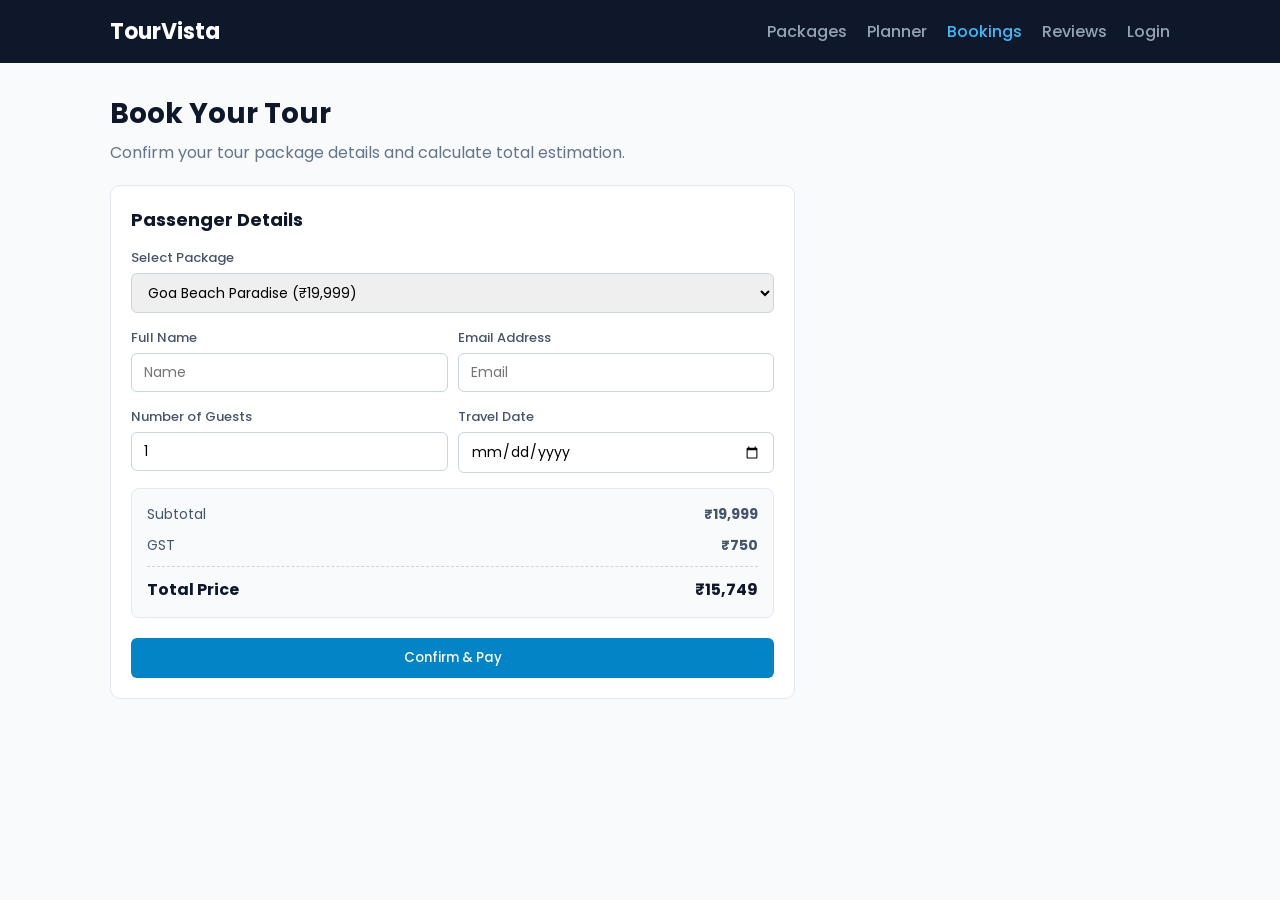
==== bookings.html @ 2cbb1a92 "Update planner and add bookings and reviews pages Co-authored-by: Copilot <223556219+Copilot@users.n" ====
<!DOCTYPE html>
<html lang="en">
<head>
  <meta charset="UTF-8">
  <meta name="viewport" content="width=device-width, initial-scale=1.0">
  <title>Bookings - TourVista</title>


  <link rel="preconnect" href="https://fonts.googleapis.com">
  <link rel="preconnect" href="https://fonts.gstatic.com" crossorigin>
  <link href="https://fonts.googleapis.com/css2?family=Poppins:wght@400;500;600;700&display=swap" rel="stylesheet">

  <link rel="stylesheet" href="css/bookings.css">
</head>
<body>


  <header class="navbar">
    <div class="container nav-container">
      <a href="index.html" class="logo">TourVista</a>
      <nav>
        <ul class="nav-links">
          <li><a href="packages.html">Packages</a></li>
          <li><a href="planner.html">Planner</a></li>
          <li><a href="bookings.html" class="active">Bookings</a></li>
          <li><a href="reviews.html">Reviews</a></li>
          <li><a href="login.html">Login</a></li>
        </ul>
      </nav>
    </div>
  </header>


  <main class="container">
    
    <div class="page-header">
      <h1>Book Your Tour</h1>
      <p>Confirm your tour package details and calculate total estimation.</p>
    </div>

    <div class="bookings-layout">

      <!-- Left Side: Booking Form -->
      <div class="booking-card">
        <h2>Passenger Details</h2>
        <form id="booking-form">
          
          <div class="form-group">
            <label for="package-select">Select Package</label>
            <select id="package-select">
              <option value="goa">Goa Beach Paradise (₹19,999)</option>
              <option value="manali">Manali Hill Escape (₹18,500)</option>
              <option value="jaipur">Jaipur Heritage Tour (₹12,000)</option>
              <option value="kerala">Kerala Backwaters (₹22,000)</option>
            </select>
          </div>

          <div class="form-row">
            <div class="form-group">
              <label for="full-name">Full Name</label>
              <input type="text" id="full-name" placeholder="Name" required>
            </div>
            <div class="form-group">
              <label for="email">Email Address</label>
              <input type="email" id="email" placeholder="Email" required>
            </div>
          </div>

          <div class="form-row">
            <div class="form-group">
              <label for="guests">Number of Guests</label>
              <input type="number" id="guests" min="1" max="200" value="1" required>
            </div>
            <div class="form-group">
              <label for="travel-date">Travel Date</label>
              <input type="date" id="travel-date" required>
            </div>
          </div>

         
          <div class="summary-box">
            <div class="summary-row">
              <span>Subtotal</span>
              <strong id="subtotal-price">₹19,999</strong>
            </div>
            <div class="summary-row">
              <span>GST</span>
              <strong id="tax-price">₹750</strong>
            </div>
            <div class="summary-row total">
              <span>Total Price</span>
              <strong id="total-price">₹15,749</strong>
            </div>
          </div>

          <button type="submit" class="btn-primary">Confirm & Pay</button>
        </form>
      </div>

    </div>
  </main>

  <script src="bookings.js"></script>
</body>
</html>
---- css/bookings.css ----
/* Reset & Base Styles */
* {
  margin: 0;
  padding: 0;
  box-sizing: border-box;
  font-family: 'Poppins', sans-serif;
}

body {
  background-color: #f8fafc;
  color: #1e293b;
  min-height: 100vh;
}

.container {
  max-width: 1100px;
  margin: 0 auto;
  padding: 0 20px;
}

/* Navbar */
.navbar {
  background-color: #0f172a;
  padding: 15px 0;
}

.nav-container {
  display: flex;
  justify-content: space-between;
  align-items: center;
}

.logo {
  color: #fff;
  font-size: 22px;
  font-weight: 700;
  text-decoration: none;
}

.nav-links {
  list-style: none;
  display: flex;
  gap: 20px;
}

.nav-links a {
  color: #94a3b8;
  text-decoration: none;
  font-weight: 500;
  transition: color 0.2s;
}

.nav-links a:hover,
.nav-links a.active {
  color: #38bdf8;
}

/* Page Header */
.page-header {
  margin: 30px 0 20px 0;
}

.page-header h1 {
  font-size: 28px;
  color: #0f172a;
}

.page-header p {
  color: #64748b;
  margin-top: 5px;
}

/* Bookings Layout */
.bookings-layout {
  display: grid;
  grid-template-columns: 1fr 350px;
  gap: 25px;
  margin-bottom: 40px;
}

/* Form & Cards */
.booking-card {
  background: #ffffff;
  padding: 20px;
  border-radius: 10px;
  border: 1px solid #e2e8f0;
}

.booking-card h2 {
  font-size: 18px;
  margin-bottom: 15px;
  color: #0f172a;
}

.form-group {
  margin-bottom: 15px;
}

.form-group label {
  display: block;
  font-size: 13px;
  font-weight: 500;
  margin-bottom: 5px;
  color: #475569;
}

.form-group input,
.form-group select {
  width: 100%;
  padding: 8px 12px;
  border: 1px solid #cbd5e1;
  border-radius: 6px;
  font-size: 14px;
}

.form-row {
  display: flex;
  gap: 10px;
}

.form-row .form-group {
  flex: 1;
}

/* Summary Box */
.summary-box {
  background: #f8fafc;
  border: 1px solid #e2e8f0;
  border-radius: 8px;
  padding: 15px;
  margin-bottom: 20px;
}

.summary-row {
  display: flex;
  justify-content: space-between;
  margin-bottom: 10px;
  font-size: 14px;
  color: #475569;
}

.summary-row.total {
  border-top: 1px dashed #cbd5e1;
  padding-top: 10px;
  margin-bottom: 0;
  font-size: 16px;
  font-weight: 700;
  color: #0f172a;
}

.btn-primary {
  width: 100%;
  padding: 10px;
  background-color: #0284c7;
  color: white;
  border: none;
  border-radius: 6px;
  font-weight: 500;
  cursor: pointer;
}

.btn-primary:hover {
  background-color: #0369a1;
}

/* Booking Confirmation List */
.booking-history {
  display: flex;
  flex-direction: column;
  gap: 15px;
}

.history-item {
  background: #ffffff;
  padding: 15px;
  border-radius: 8px;
  border: 1px solid #e2e8f0;
}

.history-item h4 {
  color: #0f172a;
  margin-bottom: 5px;
}

.history-item p {
  font-size: 13px;
  color: #64748b;
}
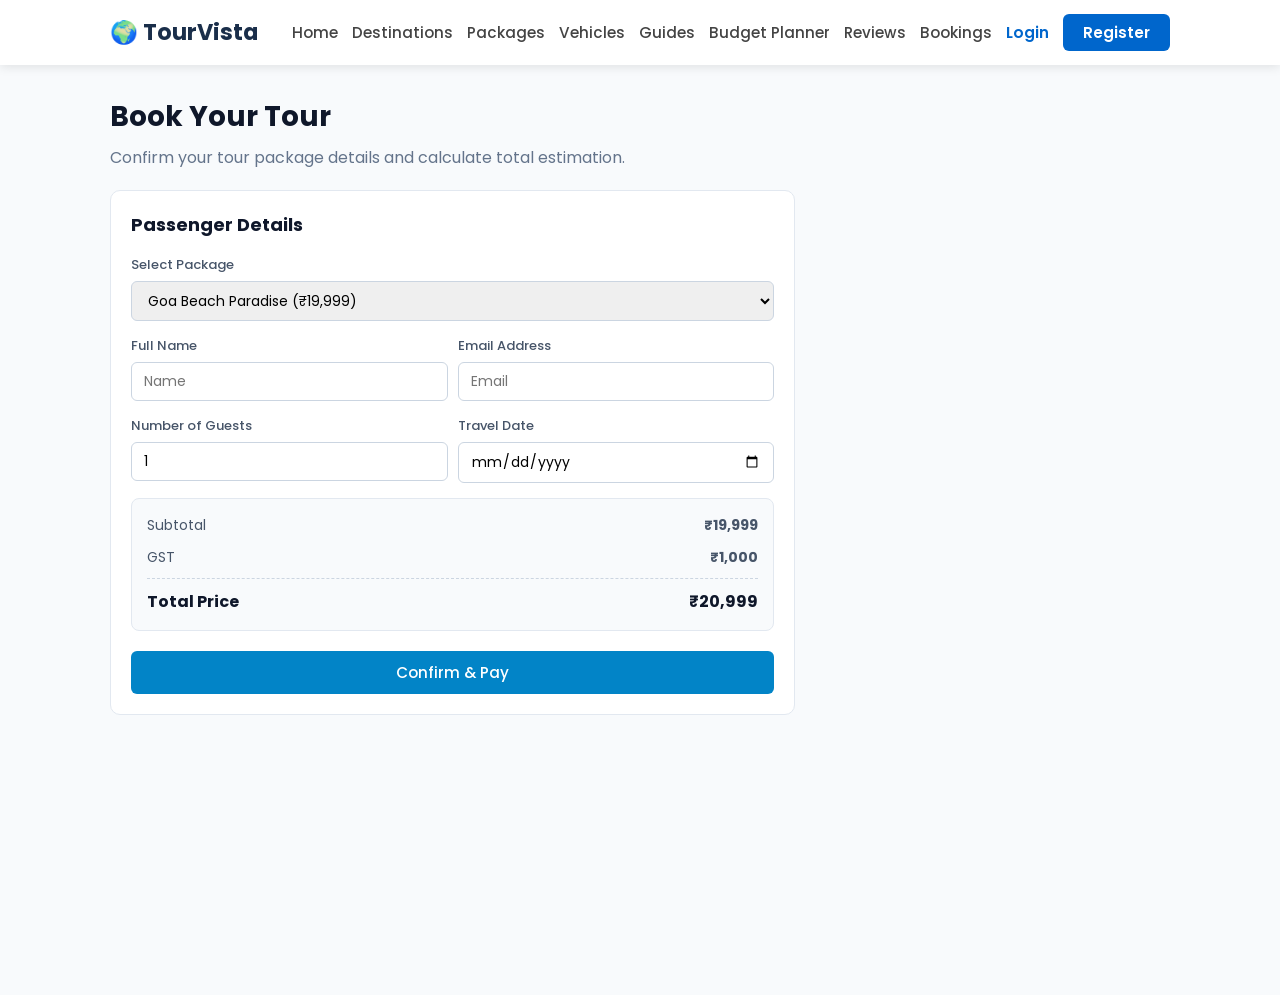
==== commit 1429b3d5: "Integrate all TourVista modules and responsive navbar" ====
--- a/bookings.html
+++ b/bookings.html
@@ -9,26 +9,48 @@
   <link rel="preconnect" href="https://fonts.googleapis.com">
   <link rel="preconnect" href="https://fonts.gstatic.com" crossorigin>
   <link href="https://fonts.googleapis.com/css2?family=Poppins:wght@400;500;600;700&display=swap" rel="stylesheet">
-
-  <link rel="stylesheet" href="css/bookings.css">
+<link rel="stylesheet" href="css/style.css">
+<link rel="stylesheet" href="css/bookings.css">
 </head>
 <body>
 
 
-  <header class="navbar">
-    <div class="container nav-container">
-      <a href="index.html" class="logo">TourVista</a>
-      <nav>
-        <ul class="nav-links">
-          <li><a href="packages.html">Packages</a></li>
-          <li><a href="planner.html">Planner</a></li>
-          <li><a href="bookings.html" class="active">Bookings</a></li>
-          <li><a href="reviews.html">Reviews</a></li>
-          <li><a href="login.html">Login</a></li>
-        </ul>
-      </nav>
+ <header class="navbar">
+    <div class="container nav-inner">
+        <a href="index.html" class="logo">🌍 TourVista</a>
+
+        <button class="menu-btn" id="menuBtn">&#9776;</button>
+
+        <nav>
+            <ul class="nav-links" id="navLinks">
+                <li><a href="index.html">Home</a></li>
+                <li><a href="pages/destinations.html">Destinations</a></li>
+                <li><a href="packages.html">Packages</a></li>
+                <li><a href="vehicles.html">Vehicles</a></li>
+                <li><a href="guides.html">Guides</a></li>
+                <li><a href="planner.html">Budget Planner</a></li>
+                <li><a href="reviews.html">Reviews</a></li>
+                <li><a href="bookings.html" class="active">Bookings</a></li>
+
+                <li id="login-nav">
+                    <a href="login.html" class="btn-login">Login</a>
+                </li>
+
+                <li id="register-nav">
+                    <a href="register.html" class="btn-register">Register</a>
+                </li>
+
+                <li id="user-nav" style="display:none;">
+                    <span id="welcome-user"></span>
+                </li>
+
+                <li id="logout-nav" style="display:none;">
+                    <button id="logout-btn" class="btn-login">Logout</button>
+                </li>
+            </ul>
+        </nav>
     </div>
-  </header>
+</header>
 
 
   <main class="container">
@@ -100,6 +122,7 @@
     </div>
   </main>
 
-  <script src="bookings.js"></script>
+<script src="js/main.js"></script>
+<script src="js/bookings.js"></script>
 </body>
 </html>
--- a/css/style.css
+++ b/css/style.css
@@ -0,0 +1,510 @@
+/* ============================================
+   TourVista - Travel & Tour Management Platform
+   Main Stylesheet (Easy-to-Intermediate Level)
+   ============================================ */
+
+/* Google Font */
+@import url('https://fonts.googleapis.com/css2?family=Poppins:wght@400;500;600;700&display=swap');
+
+/* === RESET & BASE === */
+* {
+  margin: 0;
+  padding: 0;
+  box-sizing: border-box;
+}
+
+body {
+  font-family: 'Poppins', sans-serif;
+  color: #333;
+  background-color: #fff;
+  line-height: 1.6;
+}
+
+a {
+  text-decoration: none;
+  color: inherit;
+}
+
+ul {
+  list-style: none;
+}
+
+img {
+  width: 100%;
+  display: block;
+  object-fit: cover;
+}
+
+.container {
+  max-width: 1200px;
+  margin: 0 auto;
+  padding: 0 20px;
+}
+
+.section {
+  padding: 70px 0;
+}
+
+.bg-light {
+  background-color: #f4f6f9;
+}
+
+/* === SECTION HEADINGS === */
+.section-title {
+  text-align: center;
+  font-size: 2rem;
+  font-weight: 700;
+  color: #1a2e4a;
+  margin-bottom: 10px;
+}
+
+.section-sub {
+  text-align: center;
+  color: #666;
+  margin-bottom: 40px;
+}
+
+/* === BUTTONS === */
+.btn-primary {
+  display: inline-block;
+  background-color: #0066cc;
+  color: #fff;
+  padding: 12px 28px;
+  border-radius: 6px;
+  font-size: 0.95rem;
+  font-weight: 600;
+  border: none;
+  cursor: pointer;
+  transition: background-color 0.3s;
+}
+
+.btn-primary:hover {
+  background-color: #004fa3;
+  color: #fff;
+}
+
+.btn-outline {
+  display: inline-block;
+  border: 2px solid #0066cc;
+  color: #0066cc;
+  padding: 9px 22px;
+  border-radius: 6px;
+  font-weight: 600;
+  font-size: 0.9rem;
+  transition: all 0.3s;
+}
+
+.btn-outline:hover {
+  background-color: #0066cc;
+  color: #fff;
+}
+
+/* === NAVBAR === */
+.navbar {
+  position: fixed;
+  top: 0;
+  width: 100%;
+  background-color: #fff;
+  box-shadow: 0 2px 10px rgba(0,0,0,0.1);
+  z-index: 100;
+}
+
+.nav-inner {
+  display: flex;
+  align-items: center;
+  justify-content: space-between;
+  height: 65px;
+}
+
+.logo {
+  font-size: 1.4rem;
+  font-weight: 700;
+  color: #1a2e4a;
+}
+
+.nav-links {
+  display: flex;
+  align-items: center;
+  gap: 24px;
+}
+
+.nav-links a {
+  font-weight: 500;
+  color: #444;
+  font-size: 0.95rem;
+  transition: color 0.2s;
+}
+
+.nav-links a:hover {
+  color: #0066cc;
+}
+
+.btn-login {
+  color: #0066cc !important;
+  font-weight: 600 !important;
+}
+
+.btn-register {
+  background-color: #0066cc;
+  color: #fff !important;
+  padding: 8px 20px;
+  border-radius: 6px;
+  font-weight: 600 !important;
+  transition: background-color 0.3s !important;
+}
+
+.btn-register:hover {
+  background-color: #004fa3 !important;
+}
+
+/* Mobile hamburger button */
+.menu-btn {
+  display: none;
+  background: none;
+  border: none;
+  font-size: 1.6rem;
+  cursor: pointer;
+  color: #1a2e4a;
+}
+
+/* === HERO SECTION === */
+.hero {
+  height: 100vh;
+  background: linear-gradient(rgba(0,0,0,0.55), rgba(0,0,0,0.55)),
+              url('https://images.unsplash.com/photo-1506929562872-bb421503ef21?w=1600&q=80')
+              center/cover no-repeat;
+  display: flex;
+  align-items: center;
+  justify-content: center;
+  text-align: center;
+  color: #fff;
+}
+
+.hero-content h1 {
+  font-size: 3.2rem;
+  font-weight: 700;
+  margin-bottom: 16px;
+}
+
+.hero-content p {
+  font-size: 1.15rem;
+  max-width: 580px;
+  margin: 0 auto 28px;
+  color: #e0e0e0;
+}
+
+/* === SEARCH SECTION === */
+.search-section {
+  background-color: #1a2e4a;
+  padding: 30px 0;
+}
+
+.search-box {
+  display: flex;
+  gap: 12px;
+  flex-wrap: wrap;
+  align-items: center;
+  justify-content: center;
+}
+
+.search-box input,
+.search-box select {
+  padding: 12px 16px;
+  border: none;
+  border-radius: 6px;
+  font-size: 0.95rem;
+  min-width: 180px;
+  outline: none;
+}
+
+.search-result {
+  text-align: center;
+  color: #90cdf4;
+  margin-top: 12px;
+  font-size: 0.95rem;
+}
+
+/* === DESTINATION & TOUR CARDS === */
+.cards-grid {
+  display: grid;
+  grid-template-columns: repeat(auto-fit, minmax(260px, 1fr));
+  gap: 24px;
+}
+
+.card {
+  background: #fff;
+  border-radius: 10px;
+  overflow: hidden;
+  box-shadow: 0 3px 14px rgba(0,0,0,0.08);
+  transition: transform 0.3s, box-shadow 0.3s;
+}
+
+.card:hover {
+  transform: translateY(-6px);
+  box-shadow: 0 8px 24px rgba(0,0,0,0.12);
+}
+
+.card img {
+  height: 200px;
+}
+
+.card-body {
+  padding: 18px;
+}
+
+.card-body h3 {
+  font-size: 1.2rem;
+  font-weight: 600;
+  color: #1a2e4a;
+  margin-bottom: 8px;
+}
+
+.card-body p {
+  color: #666;
+  font-size: 0.9rem;
+  margin-bottom: 14px;
+}
+
+/* Tour cards */
+.tour-card {
+  background: #fff;
+  border-radius: 10px;
+  overflow: hidden;
+  box-shadow: 0 3px 14px rgba(0,0,0,0.08);
+  transition: transform 0.3s, box-shadow 0.3s;
+}
+
+.tour-card:hover {
+  transform: translateY(-6px);
+  box-shadow: 0 8px 24px rgba(0,0,0,0.12);
+}
+
+.tour-card img {
+  height: 200px;
+}
+
+.badge {
+  display: inline-block;
+  background-color: #ff6b35;
+  color: #fff;
+  padding: 4px 12px;
+  border-radius: 20px;
+  font-size: 0.78rem;
+  font-weight: 600;
+  margin-bottom: 10px;
+}
+
+.price {
+  color: #333;
+  font-size: 0.95rem;
+  margin-bottom: 14px;
+}
+
+.price strong {
+  color: #0066cc;
+  font-size: 1.1rem;
+}
+
+/* === WHY CHOOSE US === */
+.features-grid {
+  display: grid;
+  grid-template-columns: repeat(auto-fit, minmax(240px, 1fr));
+  gap: 24px;
+}
+
+.feature-card {
+  background: #fff;
+  border-radius: 10px;
+  padding: 32px 24px;
+  text-align: center;
+  box-shadow: 0 3px 14px rgba(0,0,0,0.07);
+  transition: transform 0.3s;
+}
+
+.feature-card:hover {
+  transform: translateY(-5px);
+}
+
+.feature-icon {
+  font-size: 2.4rem;
+  margin-bottom: 16px;
+}
+
+.feature-card h3 {
+  font-size: 1.1rem;
+  font-weight: 600;
+  color: #1a2e4a;
+  margin-bottom: 10px;
+}
+
+.feature-card p {
+  color: #666;
+  font-size: 0.9rem;
+}
+
+/* === TESTIMONIALS === */
+.testimonial {
+  background: #fff;
+  border-radius: 10px;
+  padding: 28px;
+  box-shadow: 0 3px 14px rgba(0,0,0,0.07);
+}
+
+.testimonial p {
+  color: #555;
+  font-style: italic;
+  margin-bottom: 14px;
+  line-height: 1.7;
+}
+
+.stars {
+  color: #f59e0b;
+  font-size: 1.1rem;
+  margin-bottom: 8px;
+}
+
+.testimonial strong {
+  color: #1a2e4a;
+  font-size: 0.95rem;
+}
+
+/* === CALL TO ACTION === */
+.cta-section {
+  background: linear-gradient(135deg, #0066cc, #004fa3);
+  color: #fff;
+  text-align: center;
+  padding: 70px 20px;
+}
+
+.cta-section h2 {
+  font-size: 2.2rem;
+  font-weight: 700;
+  margin-bottom: 14px;
+}
+
+.cta-section p {
+  font-size: 1.1rem;
+  color: #d0e7ff;
+  margin-bottom: 28px;
+}
+
+/* === FOOTER === */
+.footer {
+  background-color: #1a2e4a;
+  color: #a0aec0;
+  padding: 50px 0 0;
+}
+
+.footer-inner {
+  display: grid;
+  grid-template-columns: repeat(auto-fit, minmax(200px, 1fr));
+  gap: 30px;
+  padding-bottom: 40px;
+}
+
+.footer-col h3 {
+  color: #fff;
+  font-size: 1.2rem;
+  margin-bottom: 14px;
+}
+
+.footer-col h4 {
+  color: #fff;
+  font-size: 1rem;
+  margin-bottom: 14px;
+}
+
+.footer-col p {
+  margin-bottom: 8px;
+  font-size: 0.9rem;
+}
+
+.footer-col ul li {
+  margin-bottom: 8px;
+}
+
+.footer-col ul li a {
+  color: #a0aec0;
+  font-size: 0.9rem;
+  transition: color 0.2s;
+}
+
+.footer-col ul li a:hover {
+  color: #fff;
+}
+
+.footer-bottom {
+  border-top: 1px solid #2d4a70;
+  text-align: center;
+  padding: 18px 0;
+  font-size: 0.88rem;
+  color: #718096;
+}
+
+/* === RESPONSIVE === */
+@media (max-width: 768px) {
+  .menu-btn {
+    display: block;
+  }
+
+  nav {
+    position: absolute;
+    top: 65px;
+    left: 0;
+    right: 0;
+    background: #fff;
+    box-shadow: 0 4px 10px rgba(0,0,0,0.1);
+    display: none;
+  }
+
+  nav.open {
+    display: block;
+  }
+
+  .nav-links {
+    flex-direction: column;
+    align-items: flex-start;
+    padding: 16px 20px;
+    gap: 14px;
+  }
+
+  .hero-content h1 {
+    font-size: 2.2rem;
+  }
+
+  .hero-content p {
+    font-size: 1rem;
+  }
+
+  .search-box {
+    flex-direction: column;
+    align-items: stretch;
+  }
+
+  .search-box input,
+  .search-box select {
+    width: 100%;
+  }
+}
+/* Navbar alignment fix */
+.logo {
+    white-space: nowrap;
+    flex-shrink: 0;
+}
+
+.nav-links {
+    gap: 14px;
+    flex-wrap: nowrap;
+}
+
+.nav-links li {
+    white-space: nowrap;
+}
+
+.nav-links a {
+    font-size: 0.95rem;
+}
+
+#welcome-user {
+    white-space: nowrap;
+}
--- a/css/bookings.css
+++ b/css/bookings.css
@@ -19,45 +19,16 @@
 }
 
 /* Navbar */
-.navbar {
-  background-color: #0f172a;
-  padding: 15px 0;
-}
-
-.nav-container {
-  display: flex;
-  justify-content: space-between;
-  align-items: center;
-}
-
 .logo {
-  color: #fff;
-  font-size: 22px;
+  color: #1a2e4a;
+  font-size: 1.4rem;
   font-weight: 700;
   text-decoration: none;
 }
 
-.nav-links {
-  list-style: none;
-  display: flex;
-  gap: 20px;
-}
-
-.nav-links a {
-  color: #94a3b8;
-  text-decoration: none;
-  font-weight: 500;
-  transition: color 0.2s;
-}
-
-.nav-links a:hover,
-.nav-links a.active {
-  color: #38bdf8;
-}
-
 /* Page Header */
 .page-header {
-  margin: 30px 0 20px 0;
+  margin: 95px 0 20px 0;
 }
 
 .page-header h1 {
